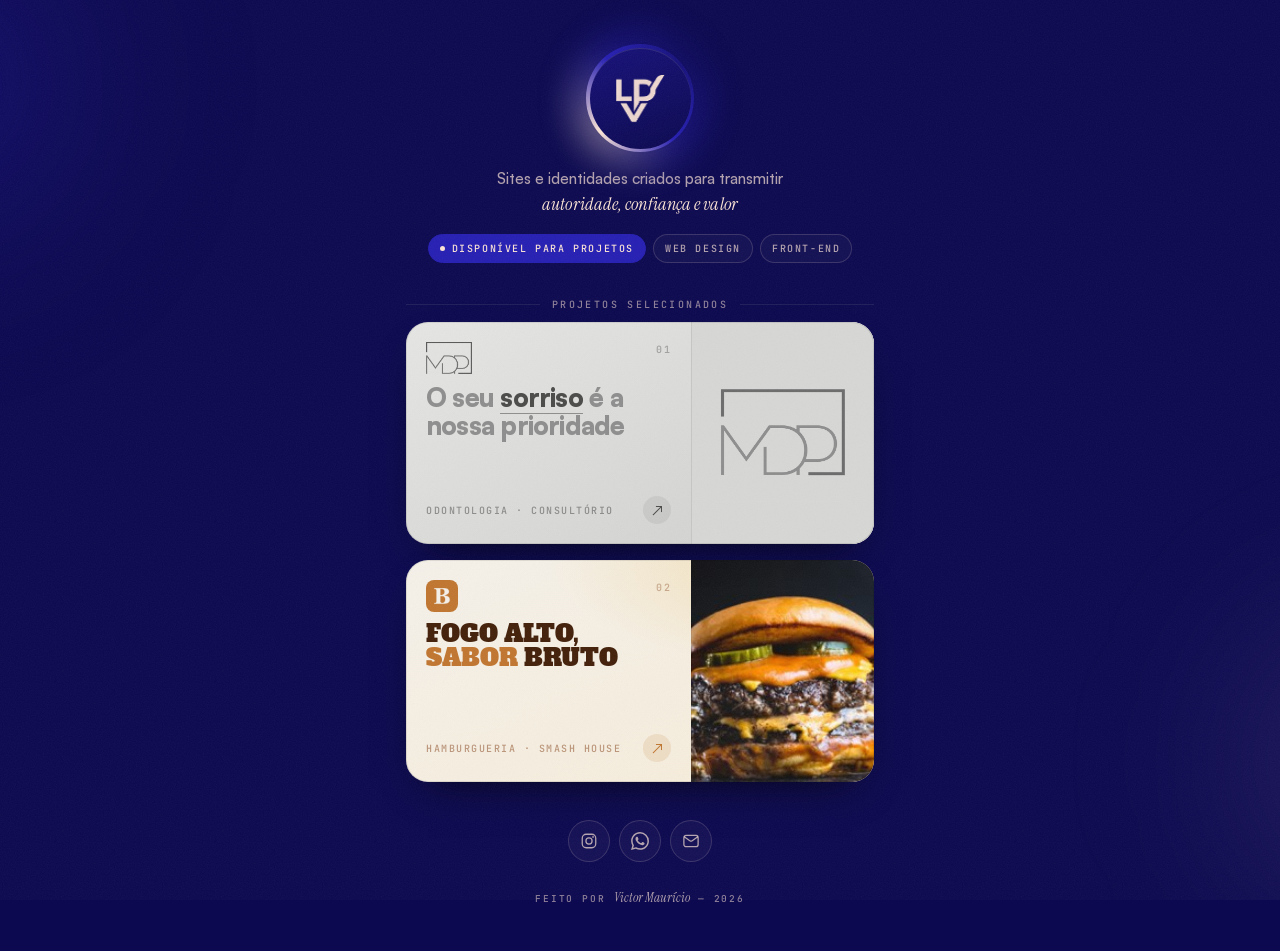
==== link-na-bio.html @ ec533ff8 "Página link na bio LP Victory Single-page mobile-first com dois cards de projeto (Marques Drumond & " ====
<!DOCTYPE html>
<html lang="pt-BR">
<head>
<meta charset="UTF-8">
<meta name="viewport" content="width=device-width, initial-scale=1, viewport-fit=cover">
<title>@mauvictorr — Link na Bio</title>
<meta name="description" content="Projetos e canais de contato de @mauvictorr.">
<meta name="theme-color" content="#0C0950">
<meta name="color-scheme" content="dark">

<!-- ============================================================
     TROQUE AQUI OS LINKS (procure por  data-edit  no HTML)
     • Banner 1 .... href do card "Marques Drumond & Patrão"
     • Banner 2 .... href do card "BRASA — Smash House"
     • Rodapé ...... Instagram / WhatsApp / E-mail
     ============================================================ -->

<style>
/* ---------- FONTES embutidas em base64 (arquivo 100% offline) ---------- */
@font-face{font-family:'Satoshi';src:url('[data-uri]') format('woff2');font-weight:500;font-style:normal;font-display:swap}
@font-face{font-family:'Satoshi';src:url('[data-uri]') format('woff2');font-weight:700;font-style:normal;font-display:swap}
@font-face{font-family:'Satoshi';src:url('[data-uri]') format('woff2');font-weight:900;font-style:normal;font-display:swap}
@font-face{font-family:'Alfa Slab One';src:url('[data-uri]') format('woff2');font-weight:400;font-style:normal;font-display:swap}
@font-face{font-family:'Instrument Serif';src:url('[data-uri]') format('woff2');font-weight:400;font-style:italic;font-display:swap}
@font-face{font-family:'JetBrains Mono';src:url('[data-uri]') format('woff2');font-weight:500;font-style:normal;font-display:swap}

/* ---------- TOKENS ---------- */
:root{
  /* página — paleta LP Victory (mais escuro dominante no fundo) */
  --bg:#0c0950;
  --bg-soft:#161179;
  --blue:#261fb3;
  --cream:#fbe4d6;
  --ink:#fbe4d6;
  --ink-dim:rgba(251,228,214,.70);
  --ink-mute:rgba(251,228,214,.55);
  --line:rgba(251,228,214,.16);
  --line-soft:rgba(251,228,214,.09);

  /* marca 1 — Marques Drumond & Patrão (extraído da logo) */
  --mdp-bg:#d8d8d6;
  --mdp-bg-2:#e6e6e4;
  --mdp-mid:#8e8e8e;
  --mdp-dark:#6d6d6d;
  --mdp-ink:#4b4b49;

  /* marca 2 — BRASA (extraído da logo) */
  --brasa-cream:#f5f1ea;
  --brasa-sand:#f0d8a1;
  --brasa-orange:#c17630;
  --brasa-clay:#a47251;
  --brasa-amber:#dd9e59;
  --brasa-brown:#43200a;

  /* tipografia */
  --sans:'Satoshi',system-ui,-apple-system,'Segoe UI',Roboto,sans-serif;
  --serif:'Instrument Serif',Georgia,'Times New Roman',serif;
  --mono:'JetBrains Mono',ui-monospace,'SF Mono',Consolas,monospace;
  --slab:'Alfa Slab One','Satoshi',Georgia,serif;

  --r-card:22px;
  --shell:520px;
}

/* ---------- BASE ---------- */
*,*::before,*::after{box-sizing:border-box}
html{-webkit-text-size-adjust:100%;overflow-x:hidden}
body{
  margin:0;
  min-height:100dvh;
  max-width:100vw;
  background:var(--bg);
  color:var(--ink);
  font-family:var(--sans);
  font-weight:500;
  line-height:1.5;
  -webkit-font-smoothing:antialiased;
  text-rendering:optimizeLegibility;
  overflow-x:hidden;
}
img{max-width:100%;display:block}
a{color:inherit;text-decoration:none;-webkit-tap-highlight-color:transparent}
:focus-visible{outline:2px solid var(--cream);outline-offset:3px;border-radius:6px}

/* ---------- ATMOSFERA: brilhos + grão ---------- */
.glow{position:fixed;inset:0;pointer-events:none;z-index:0;overflow:hidden}
.glow::before,.glow::after{content:"";position:absolute;border-radius:50%;filter:blur(80px)}
.glow::before{
  width:min(78vw,420px);aspect-ratio:1;top:-14%;left:-22%;
  background:radial-gradient(circle,rgba(38,31,179,.38),transparent 70%);
}
.glow::after{
  width:min(88vw,460px);aspect-ratio:1;bottom:-10%;right:-26%;
  background:radial-gradient(circle,rgba(251,228,214,.11),transparent 70%);
}
.grain{
  position:fixed;inset:0;z-index:2;pointer-events:none;
  opacity:.055;
  background-image:url("data:image/svg+xml;utf8,<svg xmlns='http://www.w3.org/2000/svg' width='160' height='160'><filter id='n'><feTurbulence type='fractalNoise' baseFrequency='.85' numOctaves='3' stitchTiles='stitch'/><feColorMatrix type='saturate' values='0'/></filter><rect width='160' height='160' filter='url(%23n)'/></svg>");
  background-size:160px 160px;
}

/* ---------- SHELL ---------- */
.shell{
  position:relative;z-index:1;
  width:100%;max-width:var(--shell);
  margin-inline:auto;
  padding:clamp(28px,7vw,44px) clamp(18px,5vw,26px) 34px;
  display:flex;flex-direction:column;gap:clamp(26px,7vw,34px);
}

/* ---------- PERFIL ---------- */
.profile{display:flex;flex-direction:column;align-items:center;text-align:center;gap:14px}

.avatar{position:relative;width:clamp(92px,25vw,108px);aspect-ratio:1;display:grid;place-items:center;isolation:isolate}
.avatar__halo{
  position:absolute;inset:-16%;border-radius:50%;z-index:-1;
  background:conic-gradient(from 140deg,#261fb3,#fbe4d6,#261fb3,#161179,#261fb3);
  filter:blur(16px);opacity:.42;
}
.avatar__ring{
  position:absolute;inset:0;border-radius:50%;
  background:conic-gradient(from 140deg,#261fb3,#fbe4d6,#261fb3,#161179,#261fb3);
  animation:spin 14s linear infinite;
}
.avatar__face{
  position:relative;width:calc(100% - 7px);height:calc(100% - 7px);
  border-radius:50%;background:linear-gradient(160deg,#161179,#0c0950);
  display:grid;place-items:center;
  box-shadow:inset 0 1px 0 rgba(251,228,214,.12);
}
.avatar__face img{width:51%;height:auto;object-fit:contain}
@keyframes spin{to{transform:rotate(360deg)}}

.handle{
  margin:2px 0 0;font-size:clamp(25px,7.4vw,31px);font-weight:900;
  letter-spacing:-.035em;line-height:1.1;
}
.handle i{font-family:var(--serif);font-style:italic;font-weight:400;color:rgba(251,228,214,.55);letter-spacing:0}

.bio{
  margin:0;max-width:30ch;
  font-size:clamp(14.5px,4vw,15.5px);line-height:1.55;color:var(--ink-dim);
}
.bio em{font-family:var(--serif);font-style:italic;font-size:1.18em;color:var(--ink);letter-spacing:.005em}

.chips{display:flex;flex-wrap:wrap;justify-content:center;gap:7px;margin-top:2px}
.chip{
  font-family:var(--mono);font-size:10px;letter-spacing:.16em;text-transform:uppercase;
  color:var(--ink-dim);padding:6px 11px;border:1px solid var(--line);border-radius:100px;
  background:rgba(251,228,214,.03);
}
.chip--live{color:var(--cream);border-color:var(--blue);background:var(--blue)}
.chip--live::before{
  content:"";display:inline-block;width:5px;height:5px;border-radius:50%;
  background:var(--cream);margin-right:7px;vertical-align:1px;
  box-shadow:0 0 0 0 rgba(251,228,214,.55);animation:pulse 2.4s ease-out infinite;
}
@keyframes pulse{70%{box-shadow:0 0 0 7px rgba(251,228,214,0)}100%{box-shadow:0 0 0 0 rgba(251,228,214,0)}}

/* ---------- RÓTULO DE SEÇÃO ---------- */
.rule{display:flex;align-items:center;gap:12px;margin-bottom:-6px}
.rule::before,.rule::after{content:"";height:1px;background:var(--line-soft);flex:1}
.rule span{
  font-family:var(--mono);font-size:10px;letter-spacing:.24em;text-transform:uppercase;
  color:var(--ink-mute);white-space:nowrap;
}
.rule i{font-family:var(--serif);font-style:italic;font-size:14px;color:var(--ink-dim);letter-spacing:0}

/* ---------- CARDS ---------- */
.stack{display:grid;grid-template-rows:auto;grid-auto-rows:1fr;gap:16px}

.card{
  position:relative;display:grid;grid-template-columns:minmax(0,1fr) 37%;
  border-radius:var(--r-card);overflow:hidden;isolation:isolate;
  min-height:198px;
  box-shadow:0 1px 0 rgba(255,255,255,.06) inset, 0 18px 40px -22px rgba(0,0,0,.9);
  transition:transform .38s cubic-bezier(.2,.7,.3,1), box-shadow .38s ease;
}
.card::after{
  content:"";position:absolute;inset:0;border-radius:inherit;pointer-events:none;
  box-shadow:inset 0 0 0 1px rgba(0,0,0,.10);
}
@media (hover:hover){
  .card:hover{transform:translateY(-4px);box-shadow:0 1px 0 rgba(255,255,255,.08) inset,0 30px 54px -24px rgba(0,0,0,.95)}
  .card:hover .card__media img{transform:scale(1.055)}
  .card:hover .arrow{transform:translate(3px,-3px)}
}
.card:active{transform:translateY(-1px) scale(.994)}

.card__body{
  display:flex;flex-direction:column;
  padding:clamp(15px,4.4vw,20px);gap:10px;min-width:0;
}
.card__top{display:flex;align-items:flex-start;justify-content:space-between;gap:10px}
.card__logo{height:clamp(26px,7vw,32px);width:auto;object-fit:contain}
.card__num{font-family:var(--mono);font-size:10px;letter-spacing:.18em;opacity:.55}

.card__headline{
  margin:0;flex:1;
  font-size:var(--hl-size);line-height:var(--hl-lh,1.06);
  letter-spacing:var(--hl-ls,-.03em);
  text-wrap:balance;
}
.card__headline em{font-style:normal}

.card__foot{display:flex;align-items:center;justify-content:space-between;gap:10px;margin-top:auto}
.card__name{
  font-family:var(--mono);font-size:9px;letter-spacing:.12em;text-transform:uppercase;
  opacity:.72;min-width:0;overflow:hidden;text-overflow:ellipsis;white-space:nowrap;
}
.card__name b{font-weight:inherit;display:none}
.arrow{
  flex:none;display:grid;place-items:center;width:28px;height:28px;border-radius:50%;
  font-size:13px;line-height:1;
  transition:transform .38s cubic-bezier(.2,.7,.3,1);
}

.card__media{position:relative;overflow:hidden}
.card__media img{position:absolute;inset:0;width:100%;height:100%;object-fit:cover;transition:transform .55s cubic-bezier(.2,.7,.3,1)}
.card__media::after{
  content:"";position:absolute;inset:0;
  box-shadow:inset 1px 0 0 rgba(0,0,0,.08);
}

/* — Card 1: Marques Drumond & Patrão — */
.card--mdp{
  --hl-size:clamp(21px,6.1vw,26px);
  background:linear-gradient(150deg,var(--mdp-bg-2) 0%,var(--mdp-bg) 62%,#cfcfcd 100%);
  color:var(--mdp-dark);
}
.card--mdp .card__logo{filter:brightness(.8) contrast(1.05)}
.card--mdp .card__media{background:#d7d7d5}
.card--mdp .card__media::after{box-shadow:inset 1px 0 0 rgba(109,109,109,.16)}
.card--mdp .card__headline{font-family:var(--sans);font-weight:900;color:var(--mdp-mid)}
.card--mdp .card__headline em{
  color:var(--mdp-ink);
  background-image:linear-gradient(var(--mdp-mid),var(--mdp-mid));
  background-size:100% 1.5px;background-position:0 100%;background-repeat:no-repeat;
  padding-bottom:1px;
}
.card--mdp .card__num,.card--mdp .card__name{color:var(--mdp-dark)}
.card--mdp .arrow{background:rgba(109,109,109,.12);color:var(--mdp-ink)}

/* — Card 2: BRASA — */
.card--brasa{
  --hl-size:clamp(19px,5.5vw,24px);--hl-lh:.98;--hl-ls:-.005em;
  background:
    radial-gradient(120% 90% at 100% 0%,rgba(240,216,161,.85),transparent 58%),
    linear-gradient(155deg,var(--brasa-cream) 0%,#f6ecd9 100%);
  color:var(--brasa-brown);
}
.card--brasa .card__logo{border-radius:8px}
.card--brasa .card__headline{font-family:var(--slab);font-weight:400;text-transform:uppercase;color:var(--brasa-brown)}
.card--brasa .card__headline em{color:var(--brasa-orange)}
.card--brasa .card__num,.card--brasa .card__name{color:var(--brasa-clay)}
.card--brasa .arrow{background:rgba(193,118,48,.14);color:var(--brasa-orange)}

/* ---------- RODAPÉ ---------- */
.foot{display:flex;flex-direction:column;align-items:center;gap:16px;margin-top:4px}
.socials{display:flex;flex-wrap:wrap;justify-content:center;gap:9px}
.social{
  display:grid;place-items:center;width:42px;height:42px;border-radius:50%;
  border:1px solid var(--line);background:rgba(251,228,214,.035);color:var(--ink-dim);
  transition:color .25s ease,border-color .25s ease,background .25s ease,transform .25s ease;
}
.social svg{width:18px;height:18px;display:block}
@media (hover:hover){
  .social:hover{color:var(--bg);background:var(--ink);border-color:var(--ink);transform:translateY(-2px)}
}
.social:active{transform:translateY(0) scale(.94)}

.sign{
  font-family:var(--mono);font-size:9.5px;letter-spacing:.2em;text-transform:uppercase;
  color:var(--ink-mute);text-align:center;
}
.sign i{font-family:var(--serif);font-style:italic;font-size:13px;letter-spacing:0;text-transform:none;color:var(--ink-dim)}

/* ---------- ENTRADA ---------- */
.rise{animation:rise .7s cubic-bezier(.2,.7,.3,1) both}
.d1{animation-delay:.05s}.d2{animation-delay:.14s}.d3{animation-delay:.22s}
.d4{animation-delay:.30s}.d5{animation-delay:.38s}
@keyframes rise{from{opacity:0;transform:translateY(14px)}to{opacity:1;transform:none}}

/* ---------- BREAKPOINTS ---------- */
@media (min-width:420px){
  .card{min-height:214px}
  .card__name{font-size:10px;letter-spacing:.15em}
  .card__name b{display:inline}
}
@media (min-width:520px){
  .card{grid-template-columns:minmax(0,1fr) 39%;min-height:222px}
}

@media (prefers-reduced-motion:reduce){
  *,*::before,*::after{animation-duration:.001ms!important;animation-iteration-count:1!important;transition-duration:.001ms!important}
}
</style>
</head>
<body>

<div class="glow" aria-hidden="true"></div>
<div class="grain" aria-hidden="true"></div>

<main class="shell">

  <!-- ===== PERFIL ===== -->
  <header class="profile rise d1">
    <div class="avatar">
      <span class="avatar__halo" aria-hidden="true"></span>
      <span class="avatar__ring" aria-hidden="true"></span>
      <span class="avatar__face"><img src="[data-uri]" alt="LP Victory" width="105" height="103"></span>
    </div>

    <p class="bio">Sites e identidades criados para transmitir <em>autoridade, confiança e valor</em></p>

    <div class="chips">
      <span class="chip chip--live">Disponível para projetos</span>
      <span class="chip">Web Design</span>
      <span class="chip">Front-end</span>
    </div>
  </header>

  <!-- ===== BANNERS ===== -->
  <section class="stack" aria-label="Projetos">

    <div class="rule rise d2"><span>Projetos selecionados</span></div>

    <!-- ---------- BANNER 1 ---------- -->
    <a class="card card--mdp rise d3"
       data-edit="banner-1"
       href="https://marquesdrumondepatrao.com.br"
       target="_blank" rel="noopener noreferrer"
       aria-label="Abrir projeto Marques Drumond &amp; Patrão em nova aba">
      <div class="card__body">
        <div class="card__top">
          <img class="card__logo" src="[data-uri]" alt="Marques Drumond &amp; Patrão" width="334" height="233">
          <span class="card__num">01</span>
        </div>
        <h2 class="card__headline">O seu <em>sorriso</em> é a nossa prioridade</h2>
        <div class="card__foot">
          <span class="card__name">Odontologia<b> · Consultório</b></span>
          <span class="arrow" aria-hidden="true">↗</span>
        </div>
      </div>
      <div class="card__media">
        <img src="[data-uri]" alt="" width="660" height="1030" loading="lazy">
      </div>
    </a>

    <!-- ---------- BANNER 2 ---------- -->
    <a class="card card--brasa rise d4"
       data-edit="banner-2"
       href="https://brasasmashhouse.com.br"
       target="_blank" rel="noopener noreferrer"
       aria-label="Abrir projeto BRASA Smash House em nova aba">
      <div class="card__body">
        <div class="card__top">
          <img class="card__logo" src="[data-uri]" alt="BRASA Smash House" width="180" height="180">
          <span class="card__num">02</span>
        </div>
        <h2 class="card__headline">Fogo alto,<br><em>sabor</em> bruto</h2>
        <div class="card__foot">
          <span class="card__name">Hamburgueria<b> · Smash House</b></span>
          <span class="arrow" aria-hidden="true">↗</span>
        </div>
      </div>
      <div class="card__media">
        <img src="[data-uri]" alt="" width="252" height="202" loading="lazy">
      </div>
    </a>

  </section>

  <!-- ===== RODAPÉ ===== -->
  <footer class="foot rise d5">
    <nav class="socials" aria-label="Redes sociais">
      <a class="social" data-edit="instagram" href="https://instagram.com/mauvictorr" target="_blank" rel="noopener noreferrer" aria-label="Instagram">
        <svg viewBox="0 0 24 24" fill="none" stroke="currentColor" stroke-width="1.7" stroke-linecap="round" aria-hidden="true">
          <rect x="3" y="3" width="18" height="18" rx="5.2"/><circle cx="12" cy="12" r="4.1"/><circle cx="17.4" cy="6.6" r="1.15" fill="currentColor" stroke="none"/>
        </svg>
      </a>
      <a class="social" data-edit="whatsapp" href="https://wa.me/5521998037238" target="_blank" rel="noopener noreferrer" aria-label="WhatsApp">
        <svg viewBox="0 0 24 24" fill="currentColor" aria-hidden="true">
          <path d="M17.47 14.38c-.3-.15-1.76-.87-2.03-.97-.27-.1-.47-.15-.67.15-.2.3-.77.97-.94 1.16-.17.2-.35.22-.64.08-.3-.15-1.26-.47-2.4-1.48-.88-.79-1.48-1.76-1.65-2.06-.17-.3-.02-.46.13-.6.14-.14.3-.35.45-.53.15-.17.2-.3.3-.5.1-.2.05-.37-.03-.52-.07-.15-.67-1.61-.92-2.2-.24-.58-.49-.5-.67-.51h-.57c-.2 0-.52.07-.8.37-.27.3-1.03 1.02-1.03 2.48 0 1.46 1.06 2.87 1.21 3.07.15.2 2.1 3.2 5.08 4.49.71.3 1.26.49 1.69.62.71.23 1.36.2 1.87.12.57-.09 1.76-.72 2-1.41.25-.7.25-1.29.18-1.42-.08-.12-.28-.2-.57-.34M12.05 21.8h-.01a9.9 9.9 0 0 1-5.03-1.38l-.36-.21-3.74.98 1-3.65-.24-.37a9.86 9.86 0 0 1-1.51-5.26c0-5.45 4.44-9.89 9.89-9.89a9.82 9.82 0 0 1 6.99 2.9 9.83 9.83 0 0 1 2.9 6.99c0 5.45-4.44 9.89-9.89 9.89m8.41-18.3A11.8 11.8 0 0 0 12.05 0C5.5 0 .16 5.34.16 11.89c0 2.1.55 4.14 1.59 5.95L.06 24l6.3-1.65a11.9 11.9 0 0 0 5.69 1.45h.005c6.55 0 11.89-5.34 11.89-11.89a11.8 11.8 0 0 0-3.48-8.4"/>
        </svg>
      </a>
      <a class="social" data-edit="email" href="mailto:victormauricio836@gmail.com" aria-label="E-mail">
        <svg viewBox="0 0 24 24" fill="none" stroke="currentColor" stroke-width="1.7" stroke-linecap="round" stroke-linejoin="round" aria-hidden="true">
          <rect x="2.5" y="4.5" width="19" height="15" rx="3"/><path d="m3.4 6.6 7.5 5.3a2 2 0 0 0 2.2 0l7.5-5.3"/>
        </svg>
      </a>
    </nav>

    <p class="sign">Feito por <i>Victor Maurício</i> — 2026</p>
  </footer>

</main>
</body>
</html>
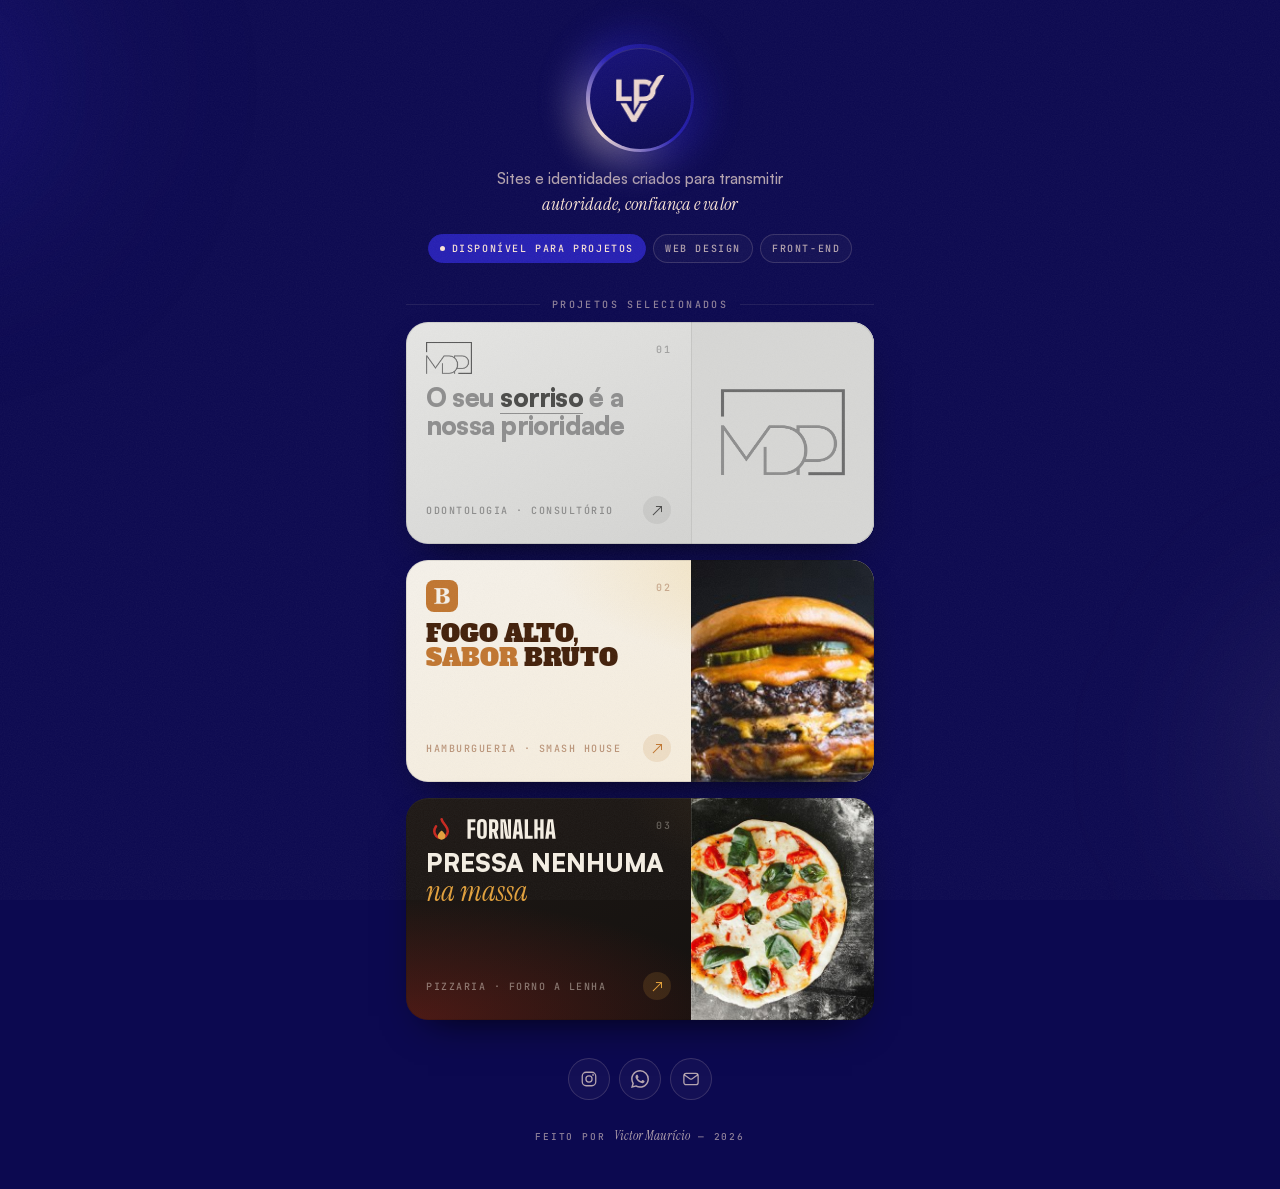
==== commit b198fd10: "adiciona banner 3: landing Fornalha em /fornalha/" ====
--- a/link-na-bio.html
+++ b/link-na-bio.html
@@ -9,9 +9,17 @@
 <meta name="color-scheme" content="dark">
 
 <!-- ============================================================
-     TROQUE AQUI OS LINKS (procure por  data-edit  no HTML)
-     • Banner 1 .... href do card "Marques Drumond & Patrão"
-     • Banner 2 .... href do card "BRASA — Smash House"
+     LINKS (procure por  data-edit  no HTML)
+
+     • Banner 1 .... https://mdpodontologia.com.br/  (site do cliente,
+                     hospedado por ele; nada dele mora neste projeto)
+     • Banner 2 .... brasa/  -> landing BRASA Smash House
+     • Banner 3 .... fornalha/ -> landing Fornalha (pizzaria)
+                     Relativos SEM barra inicial de propósito: funcionam
+                     em vercel.app, domínio próprio, localhost e em
+                     subpasta, sem editar. Precisam de servidor: em
+                     file:// o navegador não abre index.html.
+
      • Rodapé ...... Instagram / WhatsApp / E-mail
      ============================================================ -->
 
@@ -51,6 +59,13 @@
   --brasa-clay:#a47251;
   --brasa-amber:#dd9e59;
   --brasa-brown:#43200a;
+
+  /* marca 3 — Fornalha (Camada 1 do site: css/concepts/brasa-e-mesa.css) */
+  --forn-ink:#12100e;
+  --forn-ink-2:#1e1815;
+  --forn-paper:#f5efe4;
+  --forn-ember:#c8281f;
+  --forn-amber:#e3a13c;
 
   /* tipografia */
   --sans:'Satoshi',system-ui,-apple-system,'Segoe UI',Roboto,sans-serif;
@@ -256,6 +271,37 @@
 .card--brasa .card__num,.card--brasa .card__name{color:var(--brasa-clay)}
 .card--brasa .arrow{background:rgba(193,118,48,.14);color:var(--brasa-orange)}
 
+/* — Card 3: Fornalha —
+   Único card escuro: a marca é ink-dominante (theme-color #12100E) e o card
+   escuro quebra a sequência de dois claros sem sair da paleta da página.
+   O logo vem menor que os outros dois porque é um lockup deitado (~5.9:1):
+   na mesma altura dos vizinhos ele pesaria o dobro na composição. */
+.card--fornalha{
+  --hl-size:clamp(18px,4.9vw,25px);--hl-lh:1.04;--hl-ls:-.005em;
+  background:
+    radial-gradient(118% 88% at 0% 100%,rgba(200,40,31,.30),transparent 62%),
+    radial-gradient(88% 72% at 100% 0%,rgba(227,161,60,.15),transparent 60%),
+    linear-gradient(152deg,var(--forn-ink-2) 0%,var(--forn-ink) 100%);
+  color:var(--forn-paper);
+}
+.card--fornalha .card__logo{height:clamp(18px,4.9vw,22px)}
+/* Caixa alta ecoa a Big Shoulders do site (--font-display); o trecho em
+   itálico serifado ecoa a Newsreader, que lá é --font-accent. */
+.card--fornalha .card__headline{
+  font-family:var(--sans);font-weight:900;text-transform:uppercase;
+  color:var(--forn-paper);
+}
+.card--fornalha .card__headline em{
+  font-family:var(--serif);font-style:italic;font-weight:400;
+  text-transform:none;letter-spacing:0;font-size:1.16em;
+  color:var(--forn-amber);
+}
+.card--fornalha .card__num,.card--fornalha .card__name{color:rgba(245,239,228,.62)}
+.card--fornalha .arrow{background:rgba(227,161,60,.15);color:var(--forn-amber)}
+.card--fornalha .card__media{background:var(--forn-ink)}
+/* O fio do vizinho é preto sobre card claro; aqui só um fio claro aparece. */
+.card--fornalha .card__media::after{box-shadow:inset 1px 0 0 rgba(245,239,228,.13)}
+
 /* ---------- RODAPÉ ---------- */
 .foot{display:flex;flex-direction:column;align-items:center;gap:16px;margin-top:4px}
 .socials{display:flex;flex-wrap:wrap;justify-content:center;gap:9px}
@@ -279,7 +325,7 @@
 /* ---------- ENTRADA ---------- */
 .rise{animation:rise .7s cubic-bezier(.2,.7,.3,1) both}
 .d1{animation-delay:.05s}.d2{animation-delay:.14s}.d3{animation-delay:.22s}
-.d4{animation-delay:.30s}.d5{animation-delay:.38s}
+.d4{animation-delay:.30s}.d5{animation-delay:.38s}.d6{animation-delay:.46s}
 @keyframes rise{from{opacity:0;transform:translateY(14px)}to{opacity:1;transform:none}}
 
 /* ---------- BREAKPOINTS ---------- */
@@ -329,7 +375,7 @@
     <!-- ---------- BANNER 1 ---------- -->
     <a class="card card--mdp rise d3"
        data-edit="banner-1"
-       href="https://marquesdrumondepatrao.com.br"
+       href="https://mdpodontologia.com.br/"
        target="_blank" rel="noopener noreferrer"
        aria-label="Abrir projeto Marques Drumond &amp; Patrão em nova aba">
       <div class="card__body">
@@ -351,7 +397,7 @@
     <!-- ---------- BANNER 2 ---------- -->
     <a class="card card--brasa rise d4"
        data-edit="banner-2"
-       href="https://brasasmashhouse.com.br"
+       href="brasa/"
        target="_blank" rel="noopener noreferrer"
        aria-label="Abrir projeto BRASA Smash House em nova aba">
       <div class="card__body">
@@ -370,10 +416,32 @@
       </div>
     </a>
 
+    <!-- ---------- BANNER 3 ---------- -->
+    <a class="card card--fornalha rise d5"
+       data-edit="banner-3"
+       href="fornalha/"
+       target="_blank" rel="noopener noreferrer"
+       aria-label="Abrir projeto Fornalha em nova aba">
+      <div class="card__body">
+        <div class="card__top">
+          <img class="card__logo" src="[data-uri]" alt="Fornalha" width="183" height="31">
+          <span class="card__num">03</span>
+        </div>
+        <h2 class="card__headline">Pressa nenhuma<br><em>na massa</em></h2>
+        <div class="card__foot">
+          <span class="card__name">Pizzaria<b> · Forno a lenha</b></span>
+          <span class="arrow" aria-hidden="true">↗</span>
+        </div>
+      </div>
+      <div class="card__media">
+        <img src="[data-uri]" alt="" width="380" height="464" loading="lazy">
+      </div>
+    </a>
+
   </section>
 
   <!-- ===== RODAPÉ ===== -->
-  <footer class="foot rise d5">
+  <footer class="foot rise d6">
     <nav class="socials" aria-label="Redes sociais">
       <a class="social" data-edit="instagram" href="https://instagram.com/mauvictorr" target="_blank" rel="noopener noreferrer" aria-label="Instagram">
         <svg viewBox="0 0 24 24" fill="none" stroke="currentColor" stroke-width="1.7" stroke-linecap="round" aria-hidden="true">
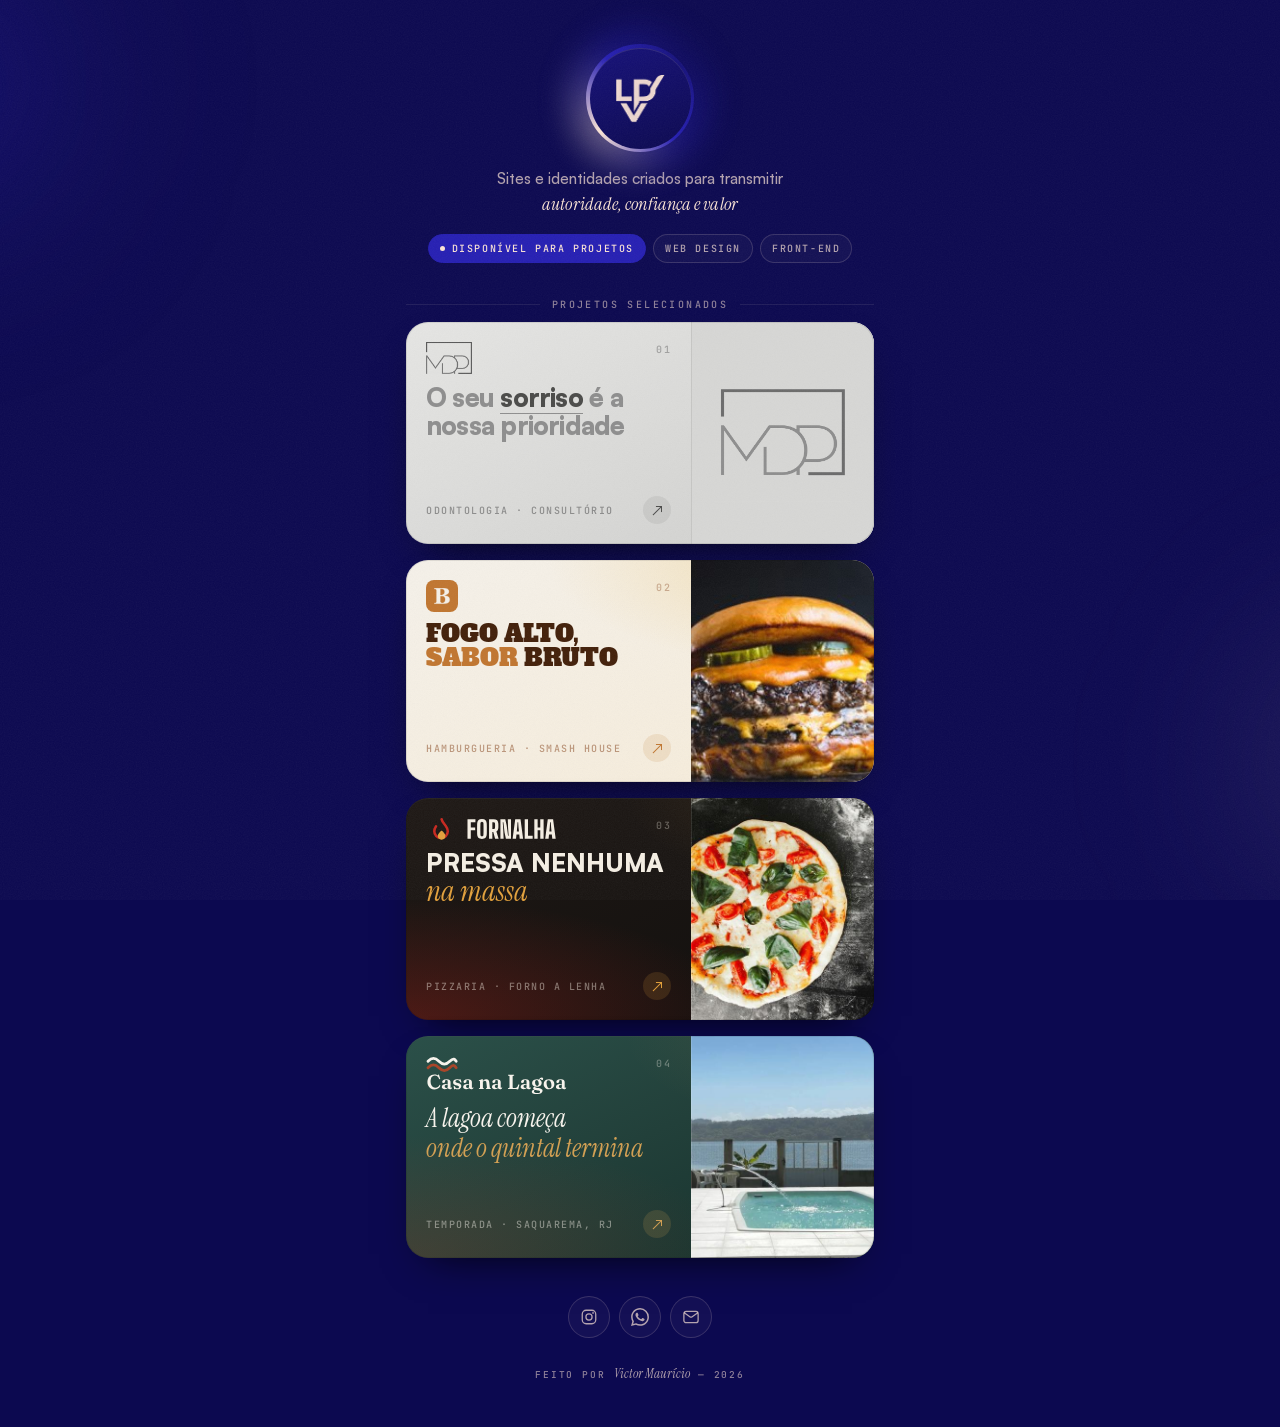
==== commit 4483db89: "adiciona banner 4: landing Casa na Lagoa em /casa-na-lagoa/" ====
--- a/link-na-bio.html
+++ b/link-na-bio.html
@@ -15,6 +15,7 @@
                      hospedado por ele; nada dele mora neste projeto)
      • Banner 2 .... brasa/  -> landing BRASA Smash House
      • Banner 3 .... fornalha/ -> landing Fornalha (pizzaria)
+     • Banner 4 .... casa-na-lagoa/ -> landing Casa na Lagoa (temporada)
                      Relativos SEM barra inicial de propósito: funcionam
                      em vercel.app, domínio próprio, localhost e em
                      subpasta, sem editar. Precisam de servidor: em
@@ -66,6 +67,16 @@
   --forn-paper:#f5efe4;
   --forn-ember:#c8281f;
   --forn-amber:#e3a13c;
+
+  /* marca 4 — Casa na Lagoa (paleta de assets/css/styles.css do site) */
+  --lagoa-deep:#22403a;
+  --lagoa-deep-2:#16302b;
+  --lagoa-sand:#f7f3ec;
+  --lagoa-terra:#a8462a;
+  /* Clareamento do --c-gold (#b07c2e) do site: a terracota da marca sobre o
+     verde do card dá 1,92:1 e o ouro original 3,10:1 - nenhum dos dois passa.
+     Este tom fecha em 4,78:1, acima do 4,5:1 do WCAG AA. */
+  --lagoa-gold:#d2a054;
 
   /* tipografia */
   --sans:'Satoshi',system-ui,-apple-system,'Segoe UI',Roboto,sans-serif;
@@ -302,6 +313,32 @@
 /* O fio do vizinho é preto sobre card claro; aqui só um fio claro aparece. */
 .card--fornalha .card__media::after{box-shadow:inset 1px 0 0 rgba(245,239,228,.13)}
 
+/* — Card 4: Casa na Lagoa —
+   Verde da lagoa, que é o theme-color e o favicon do site: numa peça do tamanho
+   de um card, a cor é a identidade comprimida. Fica ao lado de um card quase
+   preto sem se confundir com ele - um é fuligem, o outro é água. */
+.card--lagoa{
+  --hl-size:clamp(20px,5.4vw,26px);--hl-lh:1.14;--hl-ls:0;
+  background:
+    radial-gradient(120% 92% at 0% 100%,rgba(168,70,42,.24),transparent 60%),
+    radial-gradient(92% 76% at 100% 0%,rgba(210,160,84,.14),transparent 58%),
+    linear-gradient(155deg,#2b5049 0%,var(--lagoa-deep) 48%,var(--lagoa-deep-2) 100%);
+  color:var(--lagoa-sand);
+}
+/* Lockup empilhado (~3,7:1): pede mais altura que um wordmark deitado. */
+.card--lagoa .card__logo{height:clamp(30px,8.2vw,38px)}
+/* Único card inteiramente em serifa: ecoa a Fraunces do site, que a Link Tree
+   não serve. O itálico vem da Instrument Serif, a única serifa self-hosted aqui. */
+.card--lagoa .card__headline{
+  font-family:var(--serif);font-style:italic;font-weight:400;
+  color:var(--lagoa-sand);
+}
+.card--lagoa .card__headline em{font-style:italic;color:var(--lagoa-gold)}
+.card--lagoa .card__num,.card--lagoa .card__name{color:rgba(247,243,236,.62)}
+.card--lagoa .arrow{background:rgba(210,160,84,.16);color:var(--lagoa-gold)}
+.card--lagoa .card__media{background:var(--lagoa-deep-2)}
+.card--lagoa .card__media::after{box-shadow:inset 1px 0 0 rgba(247,243,236,.13)}
+
 /* ---------- RODAPÉ ---------- */
 .foot{display:flex;flex-direction:column;align-items:center;gap:16px;margin-top:4px}
 .socials{display:flex;flex-wrap:wrap;justify-content:center;gap:9px}
@@ -326,6 +363,7 @@
 .rise{animation:rise .7s cubic-bezier(.2,.7,.3,1) both}
 .d1{animation-delay:.05s}.d2{animation-delay:.14s}.d3{animation-delay:.22s}
 .d4{animation-delay:.30s}.d5{animation-delay:.38s}.d6{animation-delay:.46s}
+.d7{animation-delay:.54s}
 @keyframes rise{from{opacity:0;transform:translateY(14px)}to{opacity:1;transform:none}}
 
 /* ---------- BREAKPOINTS ---------- */
@@ -438,10 +476,32 @@
       </div>
     </a>
 
+    <!-- ---------- BANNER 4 ---------- -->
+    <a class="card card--lagoa rise d6"
+       data-edit="banner-4"
+       href="casa-na-lagoa/"
+       target="_blank" rel="noopener noreferrer"
+       aria-label="Abrir projeto Casa na Lagoa em nova aba">
+      <div class="card__body">
+        <div class="card__top">
+          <img class="card__logo" src="[data-uri]" alt="Casa na Lagoa" width="186" height="50">
+          <span class="card__num">04</span>
+        </div>
+        <h2 class="card__headline">A lagoa começa<br><em>onde o quintal termina</em></h2>
+        <div class="card__foot">
+          <span class="card__name">Temporada<b> · Saquarema, RJ</b></span>
+          <span class="arrow" aria-hidden="true">↗</span>
+        </div>
+      </div>
+      <div class="card__media">
+        <img src="[data-uri]" alt="" width="380" height="464" loading="lazy">
+      </div>
+    </a>
+
   </section>
 
   <!-- ===== RODAPÉ ===== -->
-  <footer class="foot rise d6">
+  <footer class="foot rise d7">
     <nav class="socials" aria-label="Redes sociais">
       <a class="social" data-edit="instagram" href="https://instagram.com/mauvictorr" target="_blank" rel="noopener noreferrer" aria-label="Instagram">
         <svg viewBox="0 0 24 24" fill="none" stroke="currentColor" stroke-width="1.7" stroke-linecap="round" aria-hidden="true">
